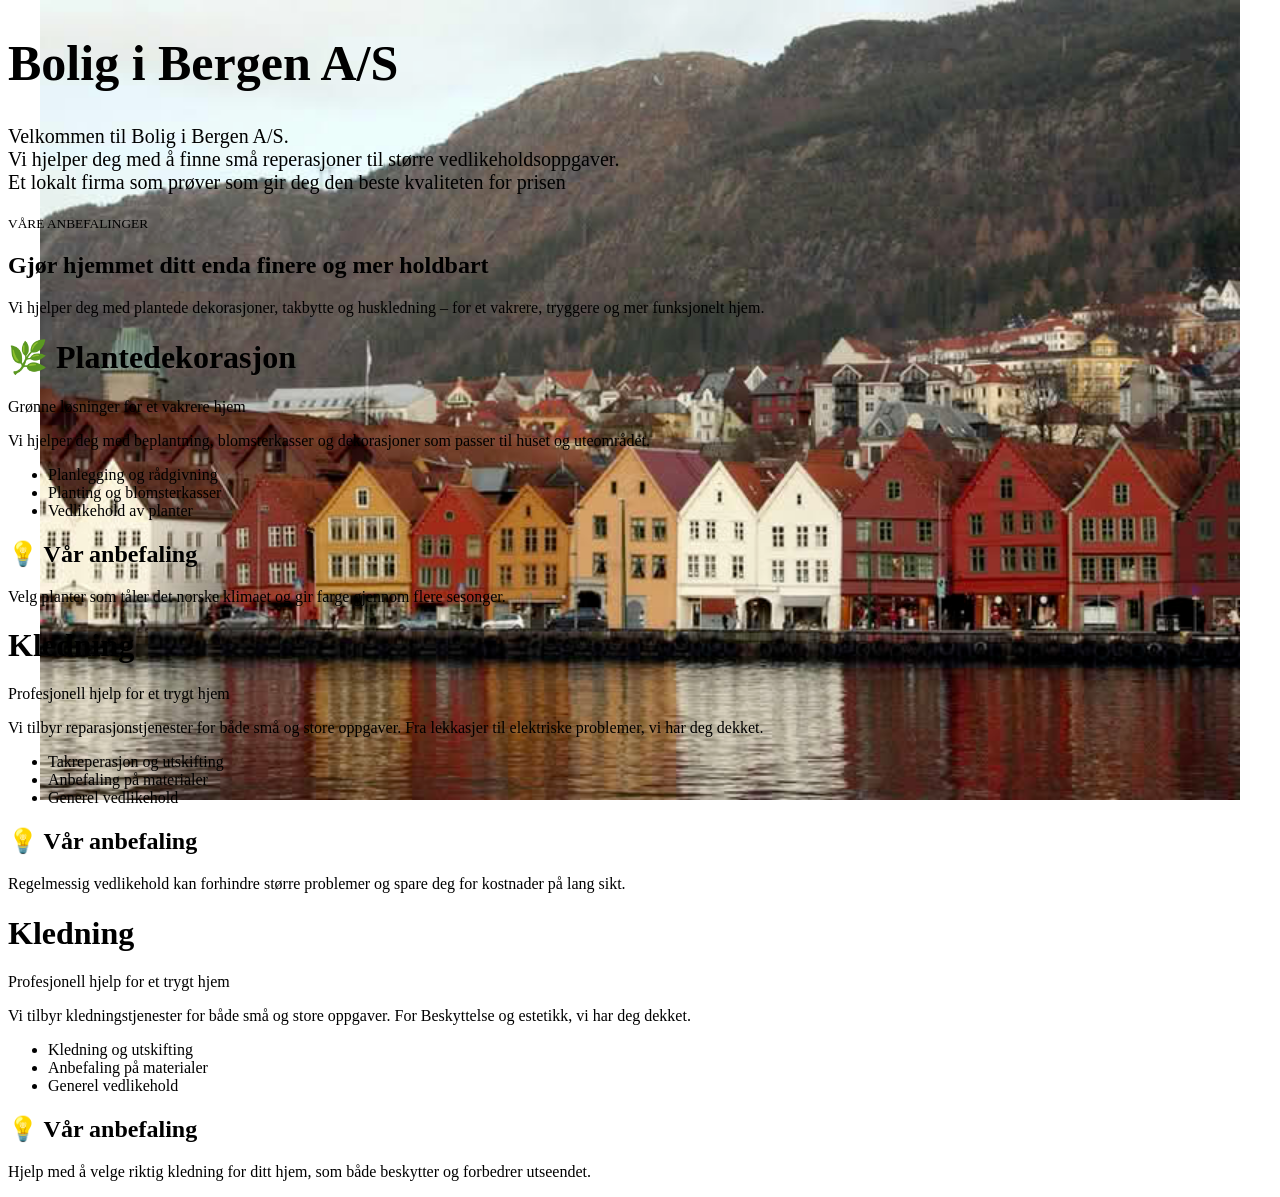
==== Sidene/Boligleien.html @ 93cdff61 "bh3 update" ====
<!DOCTYPE html>
<html> 
    <style>
        body {
            background-image: url("../img/Hus\ img.jpg");
            background-repeat:no-repeat;
            background-size:1200px 800px;
            background-position:top center;
            background-attachment:fixed;
        }
    </style>
    <head><title>Bolig i Bergen A/S</title></head>

    <body>
        <h1 style="font-size: 50px"> 
            Bolig i Bergen A/S
        </h1>
        <p style="font-size: 20px; text-align: left;  ">
            Velkommen til Bolig i Bergen A/S.
            <br> Vi hjelper deg med å finne små reperasjoner til større vedlikeholdsoppgaver. 
            <br>Et lokalt firma som prøver som gir deg den beste kvaliteten for prisen
        </p>  
        <section class="hero">
        <small>VÅRE ANBEFALINGER</small>

        <h1>
            Gjør hjemmet ditt enda finere og mer holdbart
        </h1>

        <p>
            Vi hjelper deg med plantede dekorasjoner,
            takbytte og huskledning – for et vakrere,
            tryggere og mer funksjonelt hjem.
        </p>
    </section>
        <div class="card">
            <h1>🌿 Plantedekorasjon</h1>

            <div class="subtitle">
                Grønne løsninger for et vakrere hjem
            </div>
            <p>
                Vi hjelper deg med beplantning, blomsterkasser
                og dekorasjoner som passer til huset og uteområdet.
            </p>

            <ul>
                <li>Planlegging og rådgivning</li>
                <li>Planting og blomsterkasser</li>
                <li>Vedlikehold av planter</li>
            </ul>

            <div class="recommendation">
                <h2>💡 Vår anbefaling</h2>

                <p>
                    Velg planter som tåler det norske klimaet
                    og gir farge gjennom flere sesonger.
                </p>
            </div>
        </div>
         <div class="card">
            <h1>Kledning</h1>

            <div class="subtitle">
                Profesjonell hjelp for et trygt hjem
            </div>
            <p>
                Vi tilbyr reparasjonstjenester for både små og store oppgaver.
                Fra lekkasjer til elektriske problemer, vi har deg dekket.
            </p>

            <ul>
                <li>Takreperasjon og utskifting</li>
                <li>Anbefaling på materialer</li>
                <li>Generel vedlikehold</li>
            </ul>

            <div class="recommendation">
                <h2>💡 Vår anbefaling</h2>

                <p>
                    Regelmessig vedlikehold kan forhindre større problemer
                    og spare deg for kostnader på lang sikt.
                </p>
            </div>
        </div>
         <div class="card">
            <h1>Kledning</h1>

            <div class="subtitle">
                Profesjonell hjelp for et trygt hjem
            </div>
            <p>
                Vi tilbyr kledningstjenester for både små og store oppgaver. For Beskyttelse og estetikk, vi har deg dekket.
            </p>

            <ul>
                <li>Kledning og utskifting</li>
                <li>Anbefaling på materialer</li>
                <li>Generel vedlikehold</li>
            </ul>

            <div class="recommendation">
                <h2>💡 Vår anbefaling</h2>

                <p>
                    Hjelp med å velge riktig kledning for ditt hjem, som både beskytter og forbedrer utseendet.
                </p>
            </div>
        </div>
        
   

    </body>
</html>
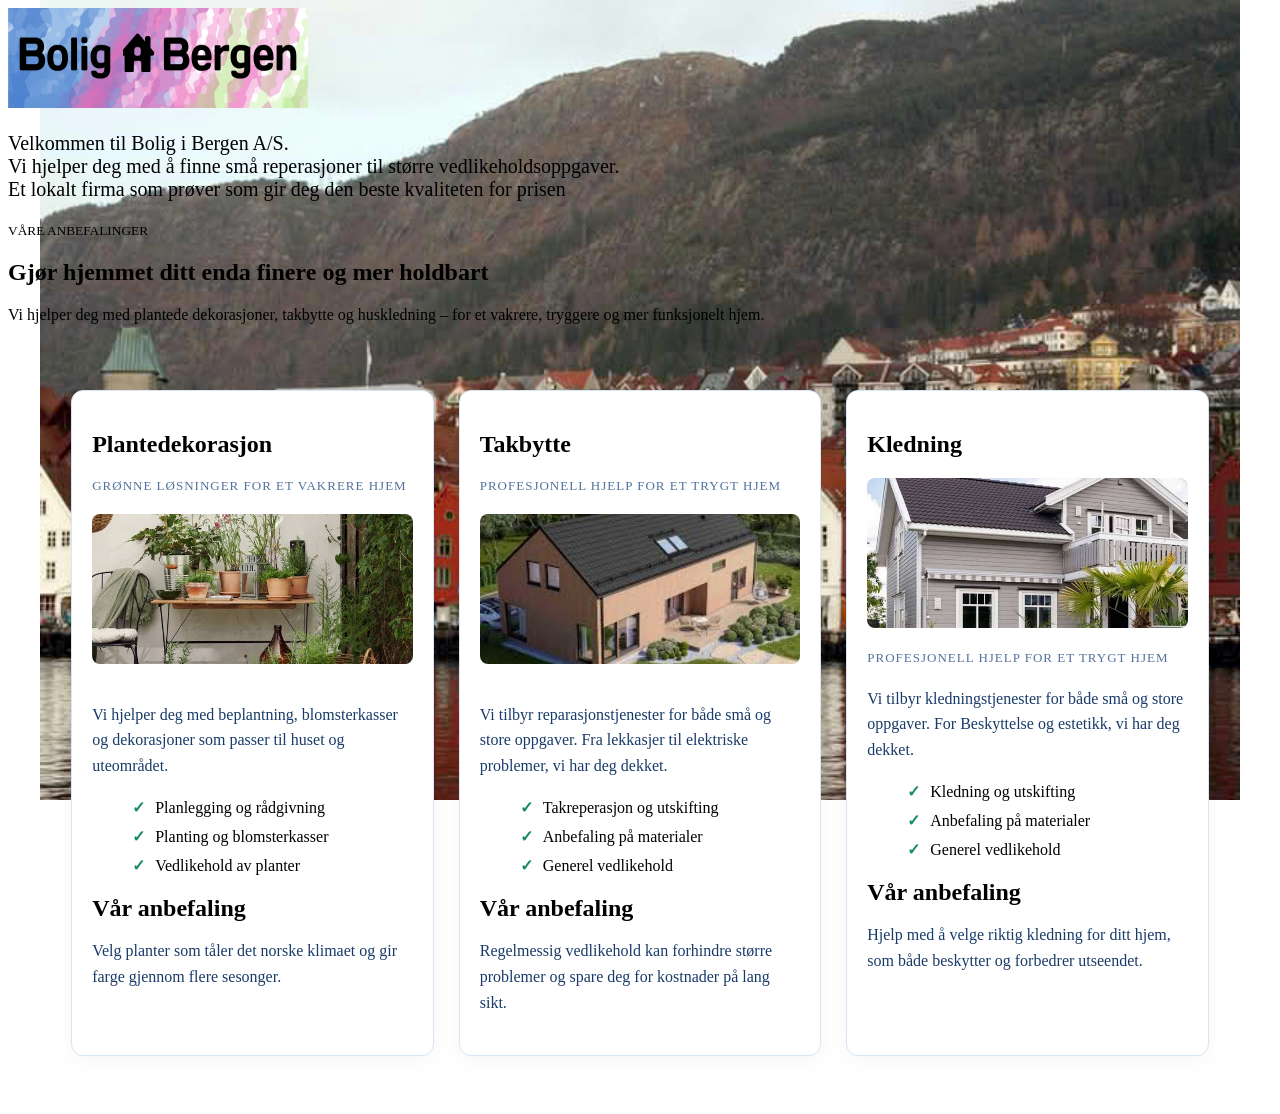
==== commit 4b5edc25: "bh3 update (2)" ====
--- a/Sidene/Boligleien.html
+++ b/Sidene/Boligleien.html
@@ -1,20 +1,76 @@
 <!DOCTYPE html>
 <html> 
     <style>
+        
         body {
             background-image: url("../img/Hus\ img.jpg");
             background-repeat:no-repeat;
             background-size:1200px 800px;
             background-position:top center;
             background-attachment:fixed;
+
+        /* CARDS */
+        .services {
+            display: grid;
+            grid-template-columns: repeat(3, 1fr);
+            gap: 25px;
+            padding: 50px 5%;
+        }
+
+        .card {
+            border: 1px solid #d7e5f5;
+            border-radius: 12px;
+            padding: 20px;
+            background: white;
+            box-shadow: 0 5px 20px rgba(0,0,0,0.04);
+        }.card h2 {
+            margin-bottom: 5px;
+        }
+
+        .subtitle {
+            color: #52729b;
+            font-size: 13px;
+            text-transform: uppercase;
+            letter-spacing: 1px;
+            margin-bottom: 20px;
+        }
+
+        .card img {
+            width: 100%;
+            height: 150px;
+            object-fit: cover;
+            border-radius: 8px;
+            margin-bottom: 18px;
+        }
+
+        .card p {
+            line-height: 1.6;
+            margin-bottom: 20px;
+            color: #193b69;
+        }
+
+        .card ul {
+            list-style: none;
+            margin-bottom: 20px;
+        }
+
+        .card li {
+            margin: 10px 0;
+        }
+
+        .card li::before {
+            content: "✓";
+            color: #168c62;
+            font-weight: bold;
+            margin-right: 10px;
+        }
         }
     </style>
     <head><title>Bolig i Bergen A/S</title></head>
 
     <body>
-        <h1 style="font-size: 50px"> 
-            Bolig i Bergen A/S
-        </h1>
+        
+        <img src="../assets/Bolig i Bergen logo Banner.png" width="300" height="100" >
         <p style="font-size: 20px; text-align: left;  ">
             Velkommen til Bolig i Bergen A/S.
             <br> Vi hjelper deg med å finne små reperasjoner til større vedlikeholdsoppgaver. 
@@ -33,12 +89,17 @@
             tryggere og mer funksjonelt hjem.
         </p>
     </section>
+    <section class="services">
         <div class="card">
-            <h1>🌿 Plantedekorasjon</h1>
+            <h1> Plantedekorasjon</h1>
 
             <div class="subtitle">
                 Grønne løsninger for et vakrere hjem
             </div>
+            <img
+                src="../img/Planter.jpg"
+                alt="Hage og planter"
+            >
             <p>
                 Vi hjelper deg med beplantning, blomsterkasser
                 og dekorasjoner som passer til huset og uteområdet.
@@ -51,7 +112,7 @@
             </ul>
 
             <div class="recommendation">
-                <h2>💡 Vår anbefaling</h2>
+                <h2> Vår anbefaling</h2>
 
                 <p>
                     Velg planter som tåler det norske klimaet
@@ -60,11 +121,15 @@
             </div>
         </div>
          <div class="card">
-            <h1>Kledning</h1>
+            <h1>Takbytte</h1>
 
             <div class="subtitle">
                 Profesjonell hjelp for et trygt hjem
             </div>
+            <img
+                src="../img/Tak.jpg"
+                alt="Tak"
+            >
             <p>
                 Vi tilbyr reparasjonstjenester for både små og store oppgaver.
                 Fra lekkasjer til elektriske problemer, vi har deg dekket.
@@ -77,7 +142,7 @@
             </ul>
 
             <div class="recommendation">
-                <h2>💡 Vår anbefaling</h2>
+                <h2> Vår anbefaling</h2>
 
                 <p>
                     Regelmessig vedlikehold kan forhindre større problemer
@@ -89,6 +154,10 @@
             <h1>Kledning</h1>
 
             <div class="subtitle">
+                <img
+                src="../img/Kledning.jpg"
+                alt="Kledning"
+            >
                 Profesjonell hjelp for et trygt hjem
             </div>
             <p>
@@ -102,13 +171,14 @@
             </ul>
 
             <div class="recommendation">
-                <h2>💡 Vår anbefaling</h2>
+                <h2> Vår anbefaling</h2>
 
                 <p>
                     Hjelp med å velge riktig kledning for ditt hjem, som både beskytter og forbedrer utseendet.
                 </p>
             </div>
         </div>
+        </section>
         
    
 
